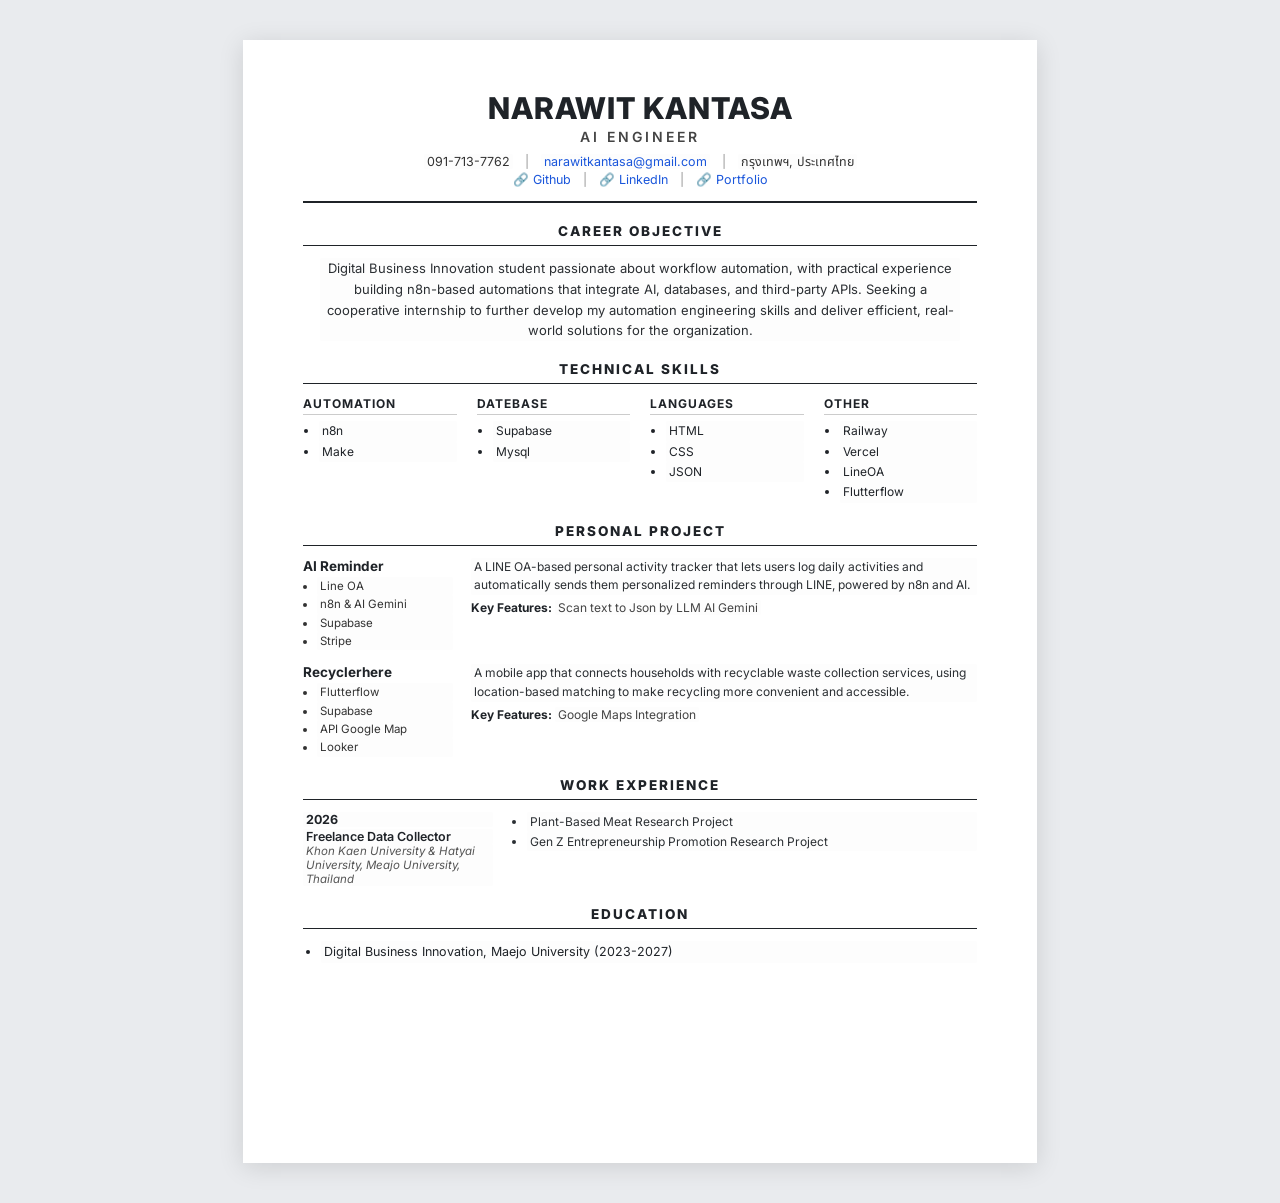
==== Resume/resume_template.html @ 38783f35 "Update web and Add resume" ====
<!DOCTYPE html>
<html lang="th">
<head>
<meta charset="UTF-8">
<title>Resume Template</title>
<style>
  @import url('https://fonts.googleapis.com/css2?family=Noto+Sans+Thai:wght@400;500;600;700&family=Inter:wght@400;500;600;700;800&display=swap');

  * { box-sizing: border-box; }

  body {
    font-family: 'Inter', 'Noto Sans Thai', sans-serif;
    background: #e9ebee;
    margin: 0;
    padding: 40px 0;
    color: #1f2328;
  }

  .page {
    width: 794px;
    min-height: 1123px;
    margin: 0 auto;
    background: #ffffff;
    padding: 50px 60px 60px;
    box-shadow: 0 4px 24px rgba(0,0,0,0.12);
  }

  /* ---------- HEADER ---------- */
  header {
    text-align: center;
    border-bottom: 2.5px solid #1f2328;
    padding-bottom: 14px;
    margin-bottom: 20px;
  }

  header h1 {
    margin: 0;
    font-size: 30px;
    letter-spacing: 1px;
    font-weight: 800;
    text-transform: uppercase;
  }

  header .title {
    font-size: 14px;
    letter-spacing: 3px;
    text-transform: uppercase;
    font-weight: 600;
    color: #444;
    margin-top: 2px;
  }

  header .contact {
    margin-top: 8px;
    font-size: 12.5px;
    color: #333;
  }

  header .contact a { color: #1a56db; text-decoration: none; }
  header .contact span.sep { margin: 0 8px; color: #999; }

  /* ---------- SECTION ---------- */
  section { margin-bottom: 20px; }

  .section-title {
    text-align: center;
    font-size: 13.5px;
    font-weight: 800;
    letter-spacing: 2px;
    text-transform: uppercase;
    border-bottom: 1.5px solid #1f2328;
    padding-bottom: 6px;
    margin-bottom: 12px;
  }

  .objective {
    font-size: 13px;
    line-height: 1.6;
    text-align: center;
    color: #2b2f33;
    max-width: 640px;
    margin: 0 auto;
  }

  /* ---------- SKILLS ---------- */
  .skills-grid {
    display: grid;
    grid-template-columns: repeat(4, 1fr);
    gap: 10px 20px;
  }

  .skills-grid h4 {
    margin: 0 0 6px;
    font-size: 12px;
    text-transform: uppercase;
    letter-spacing: 1px;
    font-weight: 700;
    border-bottom: 1px solid #ccc;
    padding-bottom: 3px;
  }

  .skills-grid ul {
    margin: 0;
    padding-left: 16px;
    font-size: 12px;
    line-height: 1.7;
  }

  /* ---------- PROJECTS ---------- */
  .project {
    display: grid;
    grid-template-columns: 150px 1fr;
    gap: 18px;
    margin-bottom: 14px;
  }

  .project-left h4 {
    margin: 0 0 3px;
    font-size: 13.5px;
    font-weight: 700;
  }

  .project-left .links {
    font-size: 11px;
    margin-bottom: 4px;
  }

  .project-left .links a {
    color: #1a56db;
    text-decoration: none;
    margin-right: 8px;
  }

  .project-left ul {
    margin: 0;
    padding-left: 14px;
    font-size: 11.5px;
    line-height: 1.6;
    color: #333;
  }

  .project-right {
    font-size: 12px;
    line-height: 1.55;
    color: #2b2f33;
  }

  .project-right p { margin: 0 0 4px; }
  .project-right .key-features { color: #444; }
  .project-right .key-features b { color: #1f2328; }

  /* ---------- EXPERIENCE ---------- */
  .job {
    display: grid;
    grid-template-columns: 190px 1fr;
    gap: 18px;
    margin-bottom: 14px;
  }

  .job-left .dates {
    font-weight: 700;
    font-size: 12.5px;
  }

  .job-left .role {
    font-size: 12.5px;
    font-weight: 600;
    margin-top: 2px;
  }

  .job-left .company {
    font-size: 11.5px;
    color: #555;
    font-style: italic;
  }

  .job-right ul {
    margin: 0;
    padding-left: 16px;
    font-size: 12px;
    line-height: 1.65;
    color: #2b2f33;
  }

  /* ---------- EDUCATION ---------- */
  .education ul {
    margin: 0;
    padding-left: 18px;
    font-size: 12.5px;
    line-height: 1.8;
  }

  .placeholder {
    background: #fdfdfd;
    padding: 0 3px;
    border-radius: 2px;
  }

  @media print {
    body { background: #fff; padding: 0; }
    .page { box-shadow: none; width: auto; min-height: auto; padding: 20px 40px; }
  }
</style>
</head>
<body>

<div class="page">

  <!-- HEADER -->
  <header>
    <h1>Narawit Kantasa</h1>
    <div class="title">AI Engineer</div>
    <div class="contact">
      <span class="placeholder">091-713-7762</span>
      <span class="sep">|</span>
      <a href="mailto:youremail@gmail.com" class="placeholder">narawitkantasa@gmail.com</a>
      <span class="sep">|</span>
      <span class="placeholder">กรุงเทพฯ, ประเทศไทย</span>
      <br>
      <a href="https://github.com/A1msin-lab">🔗 Github</a>
      <span class="sep">|</span>
      <a href="https://www.linkedin.com/in/narawit-kantasa-06aa4a429/">🔗 LinkedIn</a>
      <span class="sep">|</span>
      <a href="https://my-portfolio-ochre-delta-42.vercel.app">🔗 Portfolio</a>
    </div>
  </header>

  <!-- CAREER OBJECTIVE -->
  <section>
    <div class="section-title">Career Objective</div>
    <p class="objective placeholder">
      Digital Business Innovation student passionate about workflow automation, with practical experience 
      building n8n-based automations that integrate AI, databases, and third-party APIs. Seeking a cooperative internship to further develop 
      my automation engineering skills and deliver efficient, real-world solutions for the organization.
    </p>
  </section>

  <!-- TECHNICAL SKILLS -->
  <section>
    <div class="section-title">Technical Skills</div>
    <div class="skills-grid">
      <div>
        <h4>Automation</h4>
        <ul>
          <li class="placeholder">n8n</li>
          <li class="placeholder">Make</li>
        </ul>
      </div>
      <div>
        <h4>Datebase</h4>
        <ul>
          <li class="placeholder">Supabase</li>
          <li class="placeholder">Mysql</li>
        </ul>
      </div>
      <div>
        <h4>Languages</h4>
        <ul>
          <li class="placeholder">HTML</li>
          <li class="placeholder">CSS</li>
          <li class="placeholder">JSON</li>
        </ul>
      </div>
      <div>
        <h4>Other</h4>
        <ul>
          <li class="placeholder">Railway</li>
          <li class="placeholder">Vercel</li>
          <li class="placeholder">LineOA</li>
          <li class="placeholder">Flutterflow</li>
        </ul>
      </div>
    </div>
  </section>

  <!-- PERSONAL PROJECTS -->
  <section>
    <div class="section-title">Personal Project</div>

    <div class="project">
      <div class="project-left">
        <h4>AI Reminder</h4>
        <ul>
          <li class="placeholder">Line OA</li>
          <li class="placeholder">n8n & AI Gemini</li>
          <li class="placeholder">Supabase</li>
          <li class="placeholder">Stripe</li>
        </ul>
      </div>
      <div class="project-right">
        <p class="placeholder">A LINE OA-based personal activity tracker that lets users log daily 
          activities and automatically sends them personalized reminders through LINE, powered by n8n and AI.</p>
        <p class="key-features"><b>Key Features:</b> <span class="placeholder">Scan text to Json by LLM AI Gemini</span></p>
      </div>
    </div>

    <div class="project">
      <div class="project-left">
        <h4>Recyclerhere</h4>
        <ul>
          <li class="placeholder">Flutterflow</li>
          <li class="placeholder">Supabase</li>
          <li class="placeholder">API Google Map</li>
          <li class="placeholder">Looker</li>
        </ul>
      </div>
      <div class="project-right">
        <p class="placeholder">A mobile app that connects households with recyclable waste collection services, 
          using location-based matching to make recycling more convenient and accessible.</p>
        <p class="key-features"><b>Key Features:</b> <span class="placeholder">Google Maps Integration</span></p>
      </div>
    </div>
  </section>

  <!-- WORK EXPERIENCE -->
  <section>
    <div class="section-title">Work Experience</div>

    <div class="job">
      <div class="job-left">
        <div class="dates placeholder">2026</div>
        <div class="role placeholder">Freelance Data Collector</div>
        <div class="company placeholder">Khon Kaen University & Hatyai University, Meajo University, Thailand</div>
      </div>
      <div class="job-right">
        <ul>
          <li class="placeholder">Plant-Based Meat Research Project</li>
          <li class="placeholder">Gen Z Entrepreneurship Promotion Research Project</li>
        </ul>
      </div>
    </div>
  </section>

  <!-- EDUCATION -->
  <section class="education">
    <div class="section-title">Education</div>
    <ul>
      <li class="placeholder">Digital Business Innovation, Maejo University (2023-2027)</li>
    </ul>
  </section>

</div>

</body>
</html>
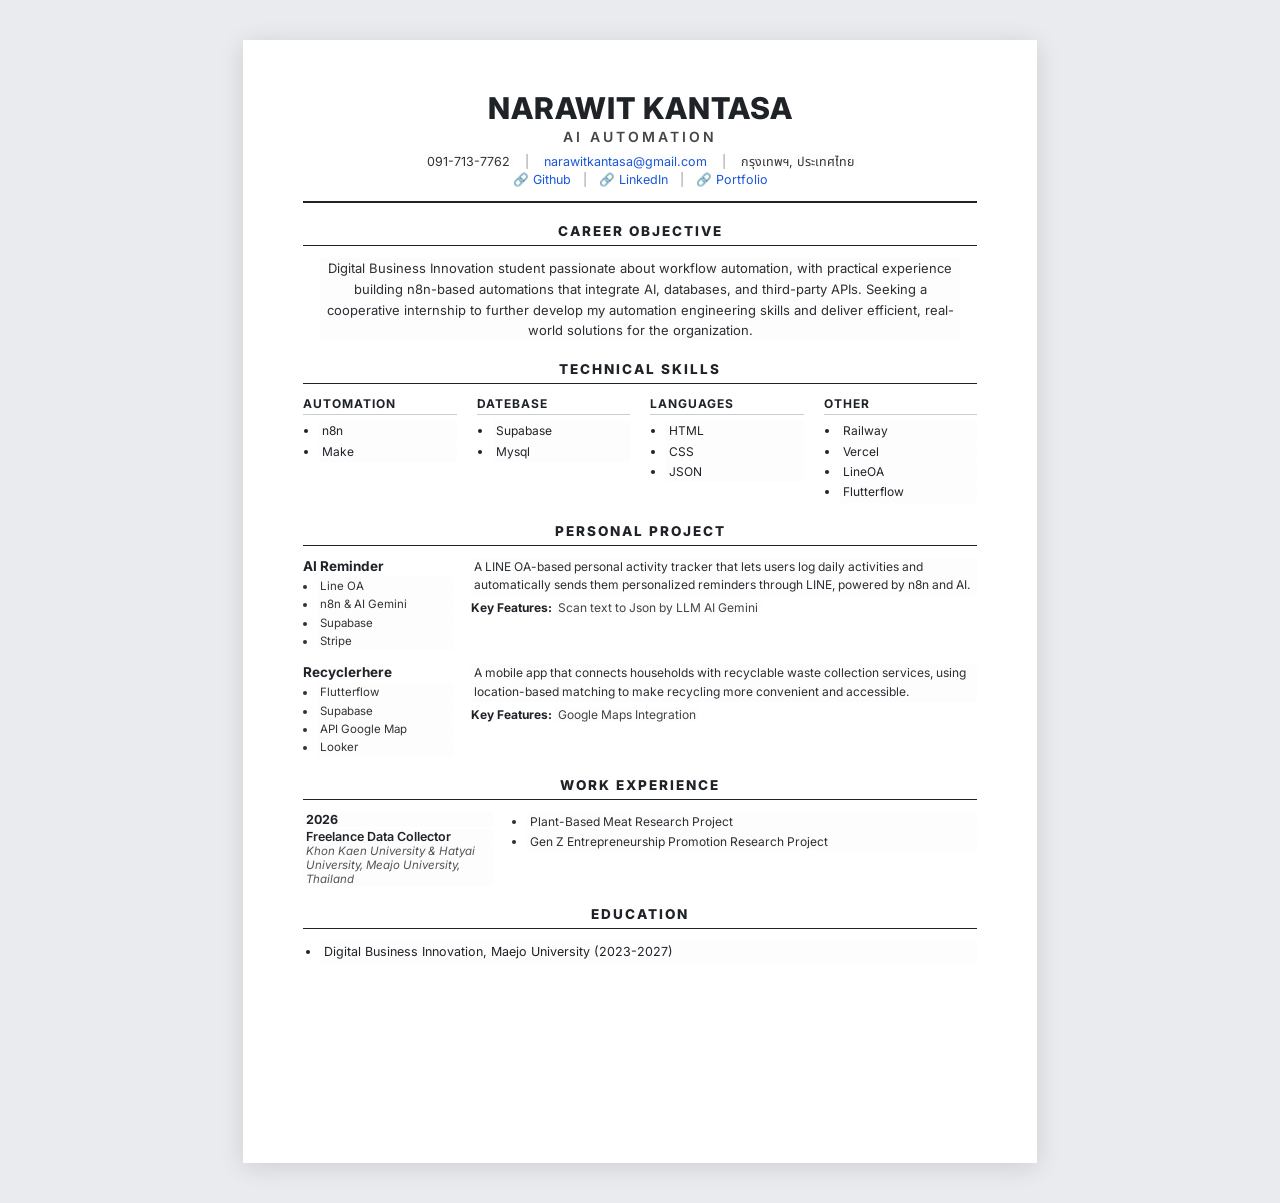
==== commit 29a9b825: "fix header" ====
--- a/Resume/resume_template.html
+++ b/Resume/resume_template.html
@@ -209,7 +209,7 @@
   <!-- HEADER -->
   <header>
     <h1>Narawit Kantasa</h1>
-    <div class="title">AI Engineer</div>
+    <div class="title">AI Automation</div>
     <div class="contact">
       <span class="placeholder">091-713-7762</span>
       <span class="sep">|</span>
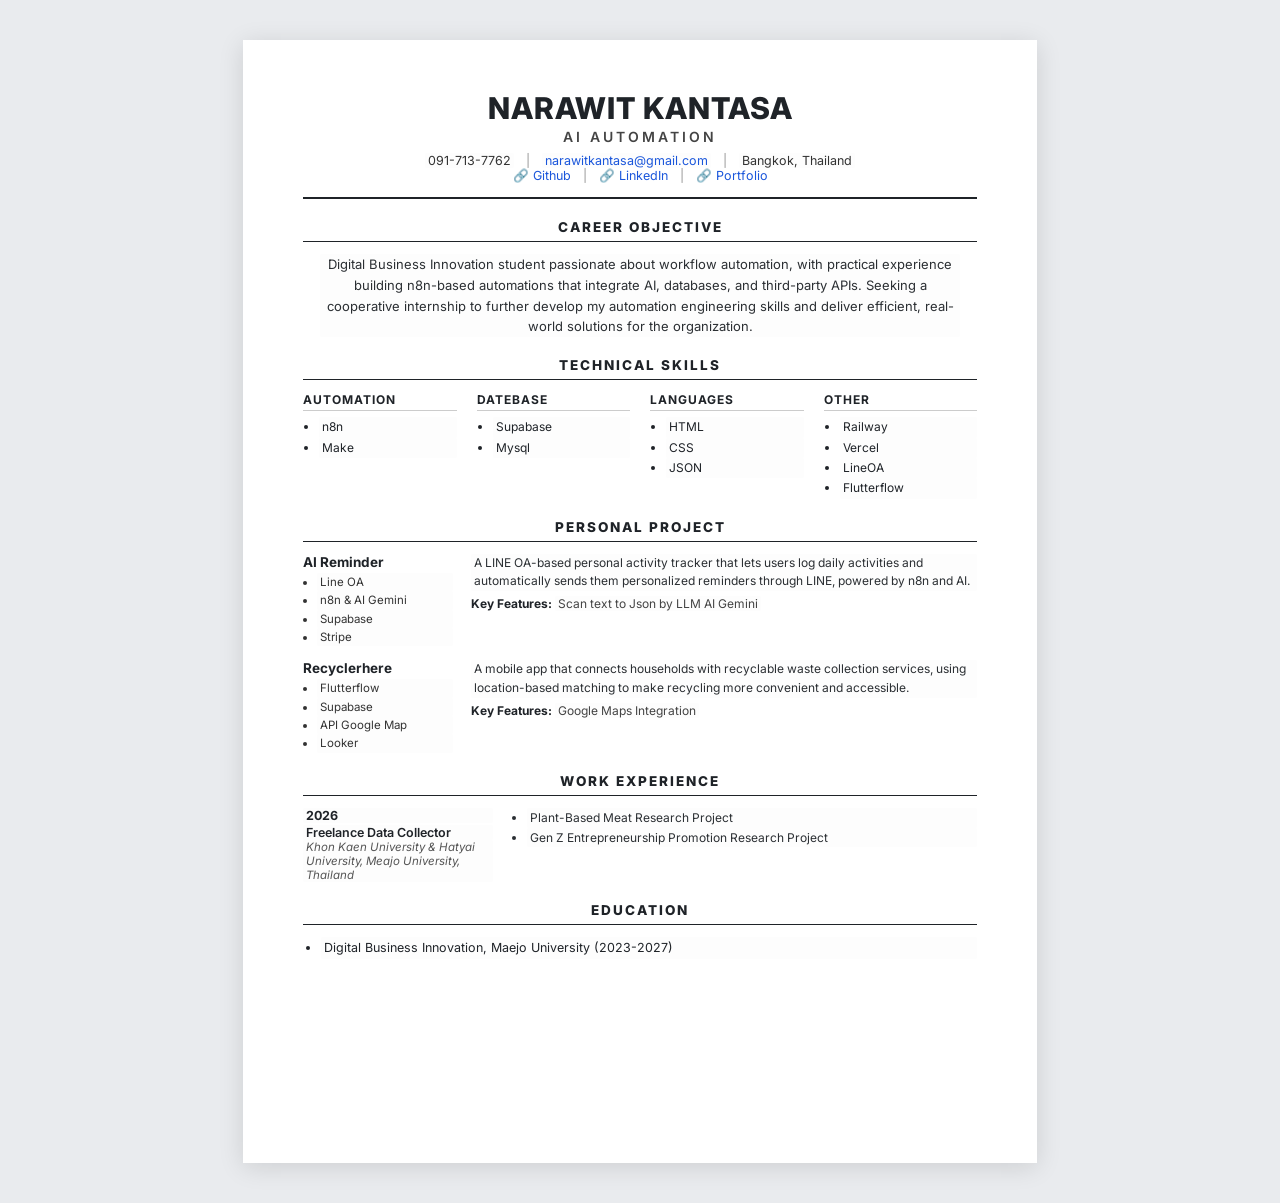
==== commit 57d72ea5: "Change location" ====
--- a/Resume/resume_template.html
+++ b/Resume/resume_template.html
@@ -215,7 +215,7 @@
       <span class="sep">|</span>
       <a href="mailto:youremail@gmail.com" class="placeholder">narawitkantasa@gmail.com</a>
       <span class="sep">|</span>
-      <span class="placeholder">กรุงเทพฯ, ประเทศไทย</span>
+      <span class="placeholder">Bangkok, Thailand</span>
       <br>
       <a href="https://github.com/A1msin-lab">🔗 Github</a>
       <span class="sep">|</span>
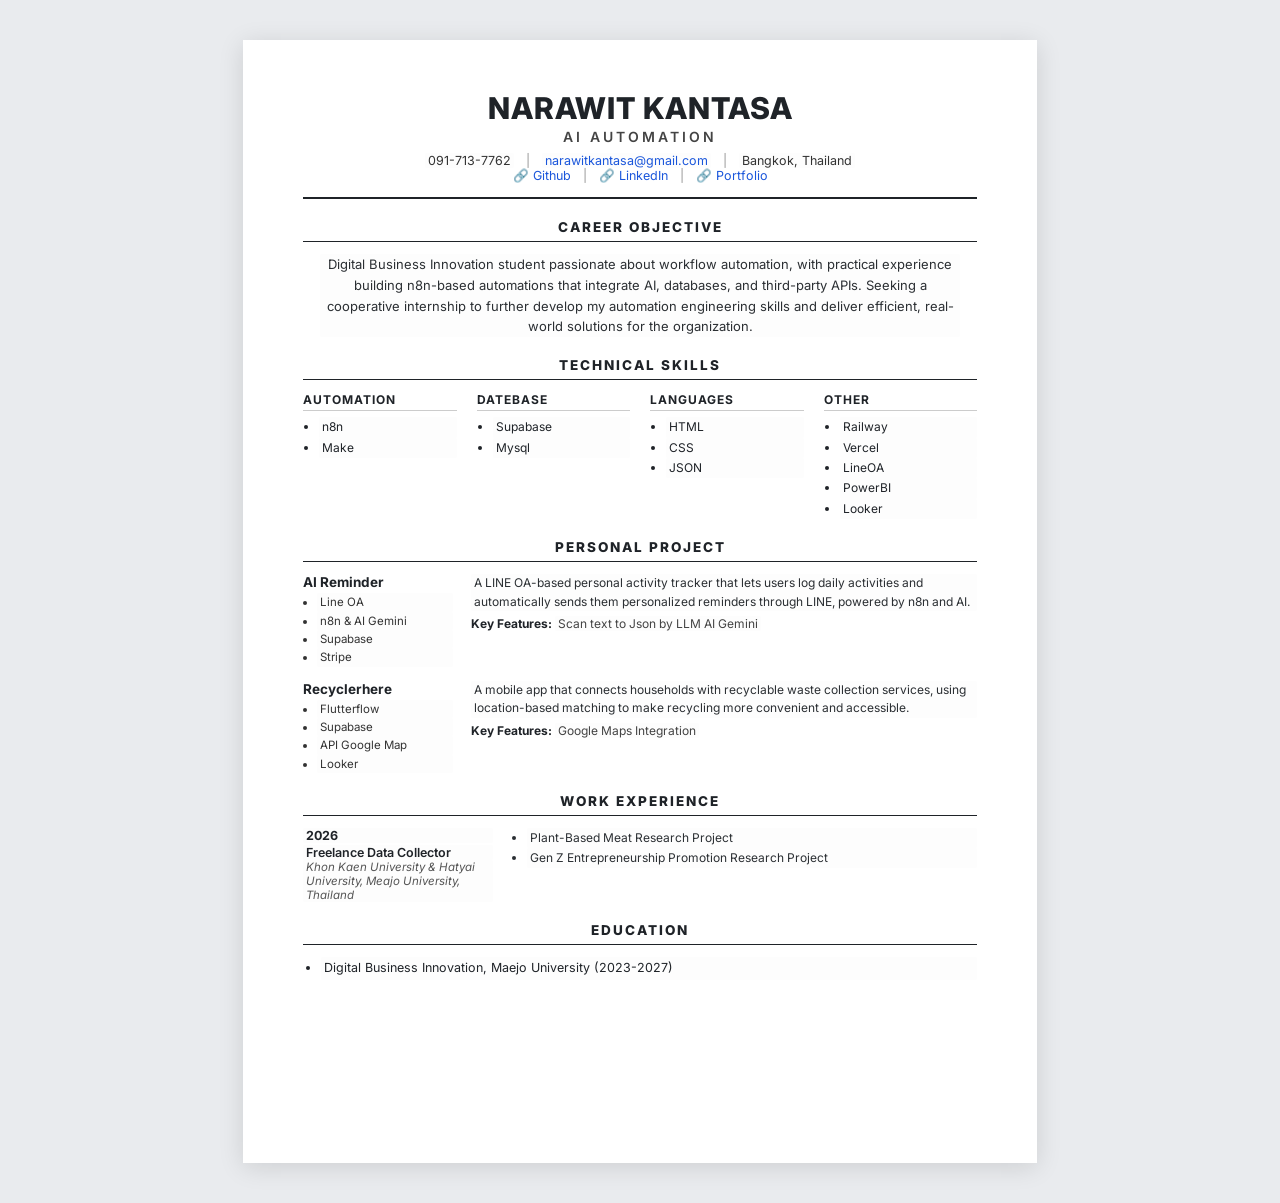
==== commit 5a17060a: "add skill Resume" ====
--- a/Resume/resume_template.html
+++ b/Resume/resume_template.html
@@ -267,7 +267,8 @@
           <li class="placeholder">Railway</li>
           <li class="placeholder">Vercel</li>
           <li class="placeholder">LineOA</li>
-          <li class="placeholder">Flutterflow</li>
+          <li class="placeholder">PowerBI</li>
+          <li class="placeholder">Looker</li>
         </ul>
       </div>
     </div>
